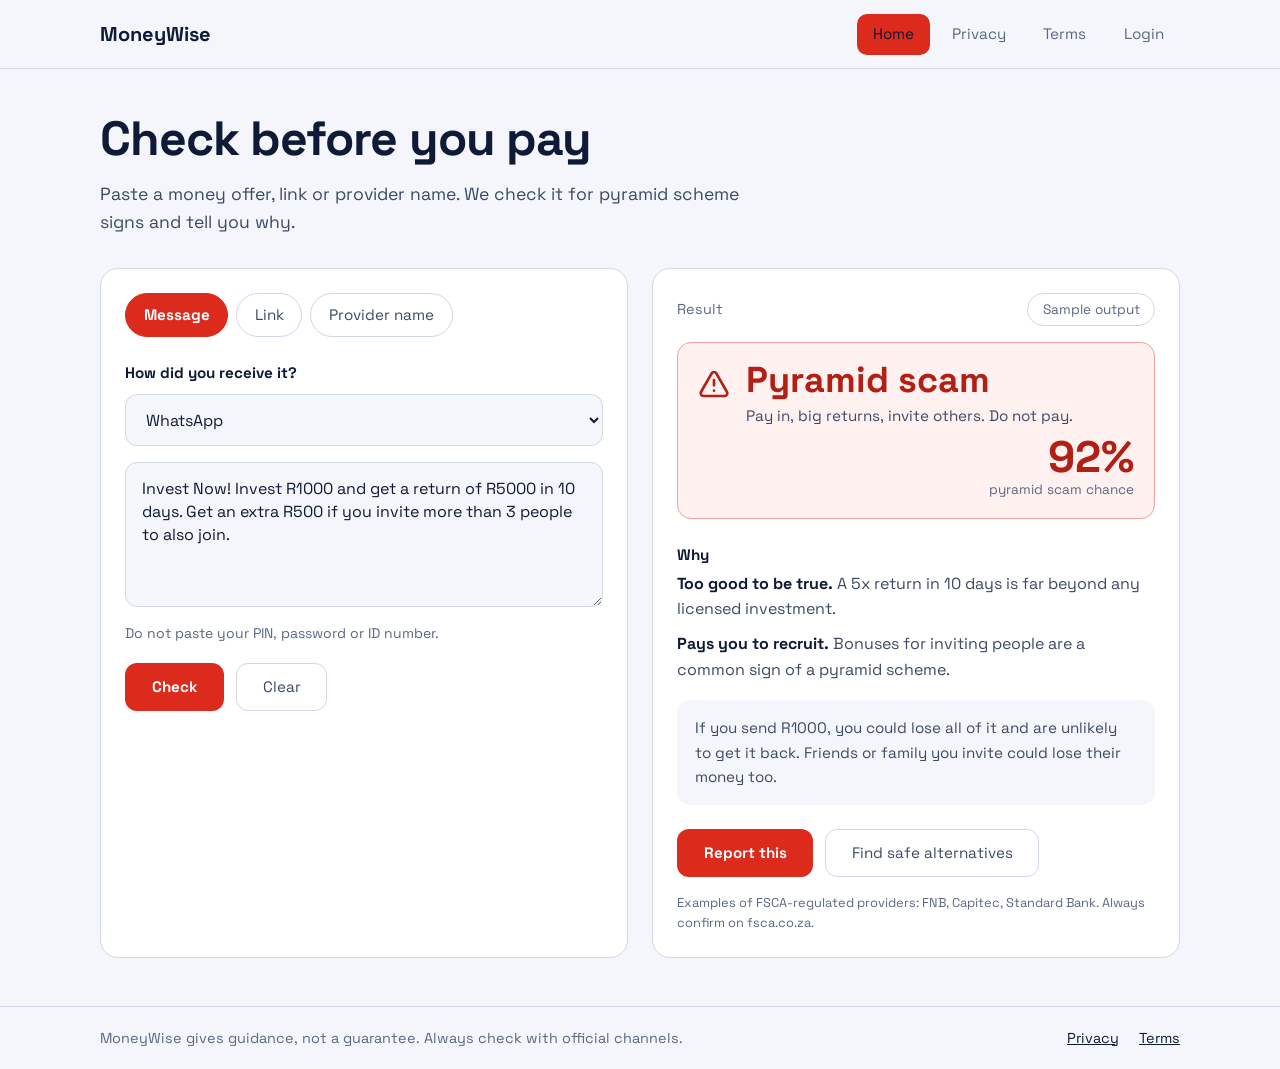
==== frontend/index.html @ 46e641fa "added the backend and frontend files" ====
<!DOCTYPE html>
<html lang="en">
<head>
  <meta charset="UTF-8">
  <meta name="viewport" content="width=device-width, initial-scale=1.0">
  <meta name="description" content="Paste a money offer, link or provider name. MoneyWise checks it for pyramid scheme signs and tells you why.">
  <title>MoneyWise | Is this money offer real?</title>
  <link rel="preconnect" href="https://fonts.googleapis.com">
  <link rel="preconnect" href="https://fonts.gstatic.com" crossorigin>
  <link rel="stylesheet" href="https://fonts.googleapis.com/css2?family=Space+Grotesk:wght@400;500;600;700&display=swap">
  <link rel="stylesheet" href="style.css">
  <script src="script.js" defer></script>
  <script src="report-popup.js" defer></script>
</head>
<body>

  <header class="site-header">
    <div class="wrap header-inner">
      <a href="#" class="logo">MoneyWise</a>
      <nav aria-label="Primary">
        <ul class="nav">
          <li><a href="#" class="nav-link is-active" aria-current="page">Home</a></li>
          <li><a href="#" class="nav-link">Privacy</a></li>
          <li><a href="#" class="nav-link">Terms</a></li>
          <li><a href="Admin-login.html" class="nav-link">Login</a></li>
        </ul>
      </nav>
    </div>
  </header>

  <main class="wrap page">
    <h1>Check before you pay</h1>
    <p class="lead">Paste a money offer, link or provider name. We check it for pyramid scheme signs and tell you why.</p>

    <div class="grid">
      <!-- Input card -->
      <section class="card" aria-label="Check an offer">
        <div class="pills" role="tablist" aria-label="What are you checking?">
          <button type="button" class="pill is-active" role="tab" aria-selected="true" data-type="message">Message</button>
          <button type="button" class="pill" role="tab" aria-selected="false" data-type="link" tabindex="-1">Link</button>
          <button type="button" class="pill" role="tab" aria-selected="false" data-type="provider" tabindex="-1">Provider name</button>
        </div>

        <div class="field-group" id="source-group">
          <label for="source" class="label">How did you receive it?</label>
          <select id="source" class="control">
            <option>WhatsApp</option>
            <option>SMS</option>
            <option>Email</option>
            <option>Facebook or Instagram</option>
            <option>Phone call</option>
            <option>Other</option>
          </select>
        </div>

        <div class="field-group">
          <label for="offer" class="sr-only" id="offer-label">Message to check</label>
          <textarea id="offer" class="control textarea" rows="5">Invest Now! Invest R1000 and get a return of R5000 in 10 days. Get an extra R500 if you invite more than 3 people to also join.</textarea>
        </div>

        <p class="hint">Do not paste your PIN, password or ID number.</p>

        <div class="btn-row">
          <button type="button" class="btn btn-primary" id="check-btn">Check</button>
          <button type="button" class="btn btn-outline" id="clear-btn">Clear</button>
        </div>
      </section>

      <!-- Result card -->
      <section class="card" id="result" aria-labelledby="result-label" tabindex="-1">
        <div class="result-head">
          <span class="muted" id="result-label">Result</span>
          <span class="tag">Sample output</span>
        </div>

        <div class="alert" role="status">
          <svg class="alert-icon" viewBox="0 0 24 24" aria-hidden="true">
            <path d="m21.73 18-8-14a2 2 0 0 0-3.48 0l-8 14A2 2 0 0 0 4 21h16a2 2 0 0 0 1.73-3"/>
            <path d="M12 9v4M12 17h.01"/>
          </svg>
          <div class="alert-body">
            <h2 class="alert-title">Pyramid scam</h2>
            <p class="alert-text">Pay in, big returns, invite others. Do not pay.</p>
            <p class="score">92%</p>
            <p class="score-label">pyramid scam chance</p>
          </div>
        </div>

        <h3 class="why-title">Why</h3>
        <p class="reason"><strong>Too good to be true.</strong> A 5x return in 10 days is far beyond any licensed investment.</p>
        <p class="reason"><strong>Pays you to recruit.</strong> Bonuses for inviting people are a common sign of a pyramid scheme.</p>

        <p class="stake">If you send R1000, you could lose all of it and are unlikely to get it back. Friends or family you invite could lose their money too.</p>

        <div class="btn-row">
          <button type="button" class="btn btn-dark" id="report-btn" aria-haspopup="dialog">Report this</button>
          <button type="button" class="btn btn-outline">Find safe alternatives</button>
        </div>
        <p class="footnote">Examples of FSCA-regulated providers: FNB, Capitec, Standard Bank. Always confirm on fsca.co.za.</p>
      </section>
    </div>
  </main>

  <!-- Report popup -->
  <dialog id="report-dialog" class="modal" aria-labelledby="report-title">
    <div class="modal-head">
      <h2 id="report-title">Report a phishing attempt</h2>
      <button type="button" class="modal-close" data-close aria-label="Close report form">
        <svg viewBox="0 0 24 24" aria-hidden="true"><path d="M18 6 6 18M6 6l12 12"/></svg>
      </button>
    </div>

    <form id="report-form" class="modal-body" novalidate>
      <p class="modal-intro">Your report helps us warn other people. Do not include your PIN, password or ID number.</p>

      <div class="field-group">
        <label for="r-type" class="label">Phishing type</label>
        <input id="r-type" name="phishing_type" class="control" list="r-type-list" placeholder="Type or choose" autocomplete="off" required>
        <datalist id="r-type-list">
          <option value="Email phishing">
          <option value="SMS phishing (smishing)">
          <option value="WhatsApp or social media message">
          <option value="Fake website or link">
          <option value="Phone call (vishing)">
          <option value="Investment or pyramid scheme">
        </datalist>
      </div>

      <div class="field-group">
        <label for="r-message" class="label">Message</label>
        <textarea id="r-message" name="message" class="control textarea" rows="4" placeholder="Paste the message you received" required></textarea>
      </div>

      <div class="field-row">
        <div class="field-group">
          <label for="r-risk" class="label">Risk level</label>
          <select id="r-risk" name="risk_level" class="control" required>
            <option value="high" selected>High risk</option>
            <option value="medium">Medium risk</option>
            <option value="low">Low risk</option>
            <option value="unsure">Not sure</option>
          </select>
        </div>
        <div class="field-group">
          <label for="r-date" class="label">Date received</label>
          <input id="r-date" name="date_received" type="date" class="control">
        </div>
      </div>

      <div class="field-group">
        <label for="r-sender" class="label">Sender identifier</label>
        <input id="r-sender" name="sender" class="control" placeholder="Phone number, email, username or website" autocomplete="off">
      </div>

      <div class="field-row">
        <div class="field-group">
          <label for="r-asked" class="label">Amount asked for</label>
          <div class="money"><span aria-hidden="true">R</span>
            <input id="r-asked" name="amount_asked" type="number" min="0" step="0.01" inputmode="decimal" class="control" placeholder="0.00">
          </div>
        </div>
        <div class="field-group">
          <label for="r-promised" class="label">Amount promised</label>
          <div class="money"><span aria-hidden="true">R</span>
            <input id="r-promised" name="amount_promised" type="number" min="0" step="0.01" inputmode="decimal" class="control" placeholder="0.00">
          </div>
        </div>
      </div>

      <div class="field-group">
        <label for="r-shot" class="label">Screenshot <span class="optional">(optional)</span></label>
        <input id="r-shot" name="screenshot" type="file" accept="image/*" class="control file">
        <p class="hint" id="r-shot-hint">PNG or JPG, up to 5 MB. Hide any personal details first.</p>
      </div>

      <div class="btn-row modal-actions">
        <button type="submit" class="btn btn-primary">Submit report</button>
        <button type="button" class="btn btn-outline" data-close>Cancel</button>
      </div>
    </form>

    <div class="modal-success" id="report-success" hidden>
      <svg viewBox="0 0 24 24" aria-hidden="true"><circle cx="12" cy="12" r="10"/><path d="m9 12 2 2 4-4"/></svg>
      <h3>Thank you</h3>
      <p>Your report was received. It helps protect other people from the same scam.</p>
      <button type="button" class="btn btn-primary" data-close>Close</button>
    </div>
  </dialog>

  <footer class="site-footer">
    <div class="wrap footer-inner">
      <p>MoneyWise gives guidance, not a guarantee. Always check with official channels.</p>
      <nav aria-label="Footer">
        <ul class="footer-links">
          <li><a href="#">Privacy</a></li>
          <li><a href="#">Terms</a></li>
        </ul>
      </nav>
    </div>
  </footer>

</body>
</html>
---- frontend/style.css ----
/* ===== Tokens ===== */
:root {
  --bg: #f4f6fb;
  --surface: #ffffff;
  --ink: #0f1a36;
  --ink-soft: #3d4a66;
  --muted: #5b6784;
  --line: #cfd7e8;
  --field: #f4f6fb;
  --active-nav: #e3e9f6;
  --red: #dc2a1c;
  --red-dark: #b21f14;
  --red-tint: #fff1f0;
  --red-line: #f1a39d;
  --font: "Space Grotesk", "Segoe UI", system-ui, -apple-system, Roboto, Arial, sans-serif;
}

/* ===== Base ===== */
*, *::before, *::after { box-sizing: border-box; }
* { margin: 0; }
body {
  display: flex; flex-direction: column; min-height: 100vh;
  font-family: var(--font); font-size: 1rem; line-height: 1.55;
  color: var(--ink); background: var(--bg);
}
ul { padding: 0; list-style: none; }
button, select, textarea { font: inherit; color: inherit; }
a { color: inherit; }
:focus-visible { outline: 3px solid #8fb0ff; outline-offset: 2px; }

.wrap { width: 100%; max-width: 1128px; margin-inline: auto; padding-inline: 1.5rem; }
.sr-only { position: absolute; width: 1px; height: 1px; overflow: hidden; clip: rect(0 0 0 0); white-space: nowrap; }
.muted { color: var(--muted); font-size: .9rem; }

/* ===== Header ===== */
.site-header { position: sticky; top: 0; z-index: 20; background: var(--bg); border-bottom: 1px solid var(--line); }
.header-inner { display: flex; align-items: center; justify-content: space-between; padding-block: .85rem; }
.logo { font-size: 1.25rem; font-weight: 700; text-decoration: none; }
.nav { display: flex; gap: .35rem; }
.nav-link { display: block; padding: .55rem 1rem; border-radius: 10px; text-decoration: none; color: var(--muted); font-size: .95rem; }
.nav-link:hover { color: var(--red); }
.nav-link.is-active { background: var(--red); color: var(--ink); }

/* ===== Page ===== */
.page { flex: 1; padding-block: 2.75rem 3rem; }
h1 { font-size: clamp(2rem, 5vw, 3rem); line-height: 1.1; font-weight: 700; letter-spacing: -.02em; }
.lead { margin: .85rem 0 2rem; max-width: 40rem; font-size: 1.1rem; line-height: 1.6; color: var(--ink-soft); }

.grid { display: grid; gap: 1.5rem; align-items: stretch; }
@media (min-width: 900px) { .grid { grid-template-columns: 1fr 1fr; } }

.card { padding: 1.5rem; background: var(--surface); border: 1px solid var(--line); border-radius: 18px; }
.card:focus { outline: none; }
.card:focus-visible { outline: 3px solid #8fb0ff; outline-offset: 2px; }

/* ===== Left: input ===== */
.pills { display: flex; flex-wrap: wrap; gap: .5rem; margin-bottom: 1.5rem; }
.pill { min-height: 2.75rem; padding: 0 1.1rem; border: 1px solid var(--line); border-radius: 999px; background: var(--surface); color: var(--ink-soft); font-size: .95rem; cursor: pointer; }
.pill:hover { border-color: var(--muted); }
.pill.is-active { background: var(--red); border-color: var(--red); color: #fff; font-weight: 700; }

.field-group { margin-bottom: 1rem; }
.label { display: block; margin-bottom: .6rem; font-weight: 700; font-size: .95rem; }
.control { display: block; width: 100%; padding: .85rem 1rem; border: 1px solid var(--line); border-radius: 12px; background: var(--field); font-size: 1rem; }
.control:focus { outline: none; border-color: var(--red); box-shadow: 0 0 0 3px rgba(220, 42, 28, .18); }
.textarea { min-height: 8.5rem; line-height: 1.45; resize: vertical; }
select.control { min-height: 3rem; cursor: pointer; }

.hint { margin-bottom: 1.1rem; font-size: .875rem; color: var(--muted); }

.btn-row { display: flex; flex-wrap: wrap; gap: .75rem; }
.btn { min-height: 3rem; padding: 0 1.6rem; border: 1px solid transparent; border-radius: 12px; font-size: .95rem; cursor: pointer; transition: background-color .15s, border-color .15s; }
.btn-primary { background: var(--red); color: #fff; font-weight: 700; }
.btn-primary:hover { background: var(--red-dark); }
.btn-dark { background: var(--red); color: #fff; font-weight: 700; }
.btn-dark:hover { background: var(--red-dark); }
.btn-outline { background: var(--surface); border-color: var(--line); color: var(--ink-soft); }
.btn-outline:hover { border-color: var(--muted); }

/* ===== Right: result ===== */
.result-head { display: flex; align-items: center; justify-content: space-between; margin-bottom: 1rem; }
.tag { padding: .3rem .9rem; border: 1px solid var(--line); border-radius: 999px; font-size: .85rem; color: var(--muted); }

.alert { display: flex; gap: 1rem; padding: 1.15rem 1.25rem 1.1rem; margin-bottom: 1.5rem; background: var(--red-tint); border: 1px solid var(--red-line); border-radius: 14px; color: var(--red-dark); }
.alert-icon { flex: none; width: 2rem; height: 2rem; margin-top: .45rem; fill: none; stroke: currentColor; stroke-width: 2; stroke-linecap: round; stroke-linejoin: round; }
.alert-body { flex: 1; min-width: 0; }
.alert-title { font-size: clamp(1.75rem, 4vw, 2.25rem); line-height: 1.1; font-weight: 700; }
.alert-text { margin-top: .2rem; font-size: .95rem; color: var(--ink-soft); }
.score { margin-top: .5rem; text-align: right; font-size: 2.75rem; line-height: 1; font-weight: 700; }
.score-label { text-align: right; font-size: .85rem; color: var(--muted); }

.why-title { margin-bottom: .25rem; font-size: .95rem; font-weight: 700; }
.reason { margin-bottom: .6rem; line-height: 1.6; color: var(--ink-soft); }
.reason strong { color: var(--ink); }
.stake { margin: 1.1rem 0 1.5rem; padding: 1rem 1.15rem; background: var(--field); border-radius: 14px; font-size: .95rem; line-height: 1.6; color: var(--ink-soft); }
.footnote { margin-top: 1rem; font-size: .8rem; line-height: 1.55; color: var(--muted); }

/* ===== Footer ===== */
.site-footer { background: var(--bg); border-top: 1px solid var(--line); font-size: .9rem; color: var(--muted); }
.footer-inner { display: flex; flex-direction: column; gap: .5rem; padding-block: 1.25rem; }
.footer-links { display: flex; gap: 1.25rem; }
.footer-links a { color: var(--ink); }
@media (min-width: 700px) { .footer-inner { flex-direction: row; align-items: center; justify-content: space-between; } }

@media (max-width: 480px) {
  .card { padding: 1.15rem; }
  .btn { flex: 1 1 100%; }
  .score { font-size: 2.25rem; }
}
@media (prefers-reduced-motion: reduce) { * { transition: none !important; scroll-behavior: auto !important; } }
[hidden] { display: none !important; }

/* ===== Report popup ===== */
body:has(.modal[open]) { overflow: hidden; }
.modal { width: min(36rem, calc(100% - 2rem)); max-height: calc(100dvh - 2rem); padding: 0; border: 1px solid var(--line); border-radius: 18px; background: var(--surface); color: var(--ink); box-shadow: 0 24px 60px rgba(15, 26, 54, .28); overflow: auto; }
.modal::backdrop { background: rgba(15, 26, 54, .55); }
.modal-head { position: sticky; top: 0; z-index: 1; display: flex; align-items: center; justify-content: space-between; gap: 1rem; padding: 1.15rem 1.5rem; background: var(--surface); border-bottom: 1px solid var(--line); }
.modal-head h2 { font-size: 1.35rem; font-weight: 700; letter-spacing: -.01em; }
.modal-close { display: grid; place-items: center; flex: none; width: 2.5rem; height: 2.5rem; border: 1px solid var(--line); border-radius: 10px; background: var(--surface); cursor: pointer; }
.modal-close:hover { border-color: var(--muted); }
.modal-close svg { width: 1.1rem; height: 1.1rem; fill: none; stroke: var(--ink-soft); stroke-width: 2; stroke-linecap: round; }
.modal-body { padding: 1.25rem 1.5rem 1.5rem; }
.modal-intro { margin-bottom: 1.25rem; font-size: .95rem; color: var(--ink-soft); }
.field-row { display: grid; gap: 0 1rem; }
@media (min-width: 520px) { .field-row { grid-template-columns: 1fr 1fr; } }
.optional { font-weight: 400; color: var(--muted); }
.money { position: relative; }
.money span { position: absolute; left: 1rem; top: 50%; transform: translateY(-50%); color: var(--muted); pointer-events: none; }
.money .control { padding-left: 2rem; }
.control.file { padding: .55rem .6rem; font-size: .9rem; }
.control.file::file-selector-button { margin-right: .75rem; padding: .45rem .9rem; border: 1px solid var(--line); border-radius: 8px; background: var(--surface); color: var(--ink-soft); font: inherit; cursor: pointer; }
.control:user-invalid { border-color: var(--red); }
.modal-actions { margin-top: 1.5rem; }
.modal-success { display: grid; justify-items: center; gap: .75rem; padding: 2.5rem 1.5rem; text-align: center; }
.modal-success[hidden] { display: none; }
.modal-success svg { width: 3rem; height: 3rem; fill: none; stroke: #1a7f4b; stroke-width: 2; stroke-linecap: round; stroke-linejoin: round; }
.modal-success h3 { font-size: 1.5rem; }
.modal-success p { max-width: 28rem; margin-bottom: .75rem; color: var(--ink-soft); }

/* ===== Admin login CSS ===== */
.auth-main { flex: 1; display: grid; place-items: center; padding: 2.5rem 1.25rem 3rem; }
.auth-card { width: 100%; max-width: 26rem; padding: 2rem; }
.auth-tag { display: inline-block; margin-bottom: 1rem; }
.auth-title { font-size: 1.85rem; line-height: 1.15; font-weight: 700; letter-spacing: -.02em; }
.auth-sub { margin: .5rem 0 1.5rem; color: var(--ink-soft); font-size: .95rem; line-height: 1.55; }

.form-error { margin-bottom: 1.25rem; padding: .85rem 1rem; background: var(--red-tint); border: 1px solid var(--red-line); border-radius: 12px; color: var(--red-dark); font-size: .92rem; line-height: 1.5; }
.form-error[hidden], .field-error[hidden], .field-hint[hidden] { display: none; }
.field-error { margin-top: .45rem; font-size: .85rem; color: var(--red-dark); }
.field-hint { margin-top: .45rem; font-size: .85rem; color: var(--muted); }
.control[aria-invalid="true"] { border-color: var(--red); }

.pw-wrap { position: relative; }
.pw-wrap .control { padding-right: 4.75rem; }
.pw-toggle { position: absolute; top: 50%; right: .5rem; transform: translateY(-50%); min-height: 2.25rem; padding: 0 .75rem; border: 0; border-radius: 8px; background: transparent; color: var(--ink-soft); font-size: .875rem; font-weight: 600; cursor: pointer; }
.pw-toggle:hover { background: var(--active-nav); color: var(--ink); }

.auth-submit { width: 100%; margin-top: .5rem; }
.auth-submit[disabled] { opacity: .7; cursor: progress; }
.auth-link { display: block; margin-top: 1.1rem; text-align: center; font-size: .9rem; color: var(--ink-soft); }
.auth-link:hover { color: var(--ink); }

@media (max-width: 480px) { .auth-card { padding: 1.4rem; } }

/* ===== Input Icons Styling ===== */
.input-icon-wrap {
  position: relative;
  display: flex;
  align-items: center;
}

.input-icon {
  position: absolute;
  left: 1rem;
  width: 1.15rem;
  height: 1.15rem;
  fill: none;
  stroke: var(--muted);
  stroke-width: 2;
  stroke-linecap: round;
  stroke-linejoin: round;
  pointer-events: none;
}

.control.has-icon {
  padding-left: 2.75rem; /* Pushes typed text to the right so it doesn't overlap the icon */
}
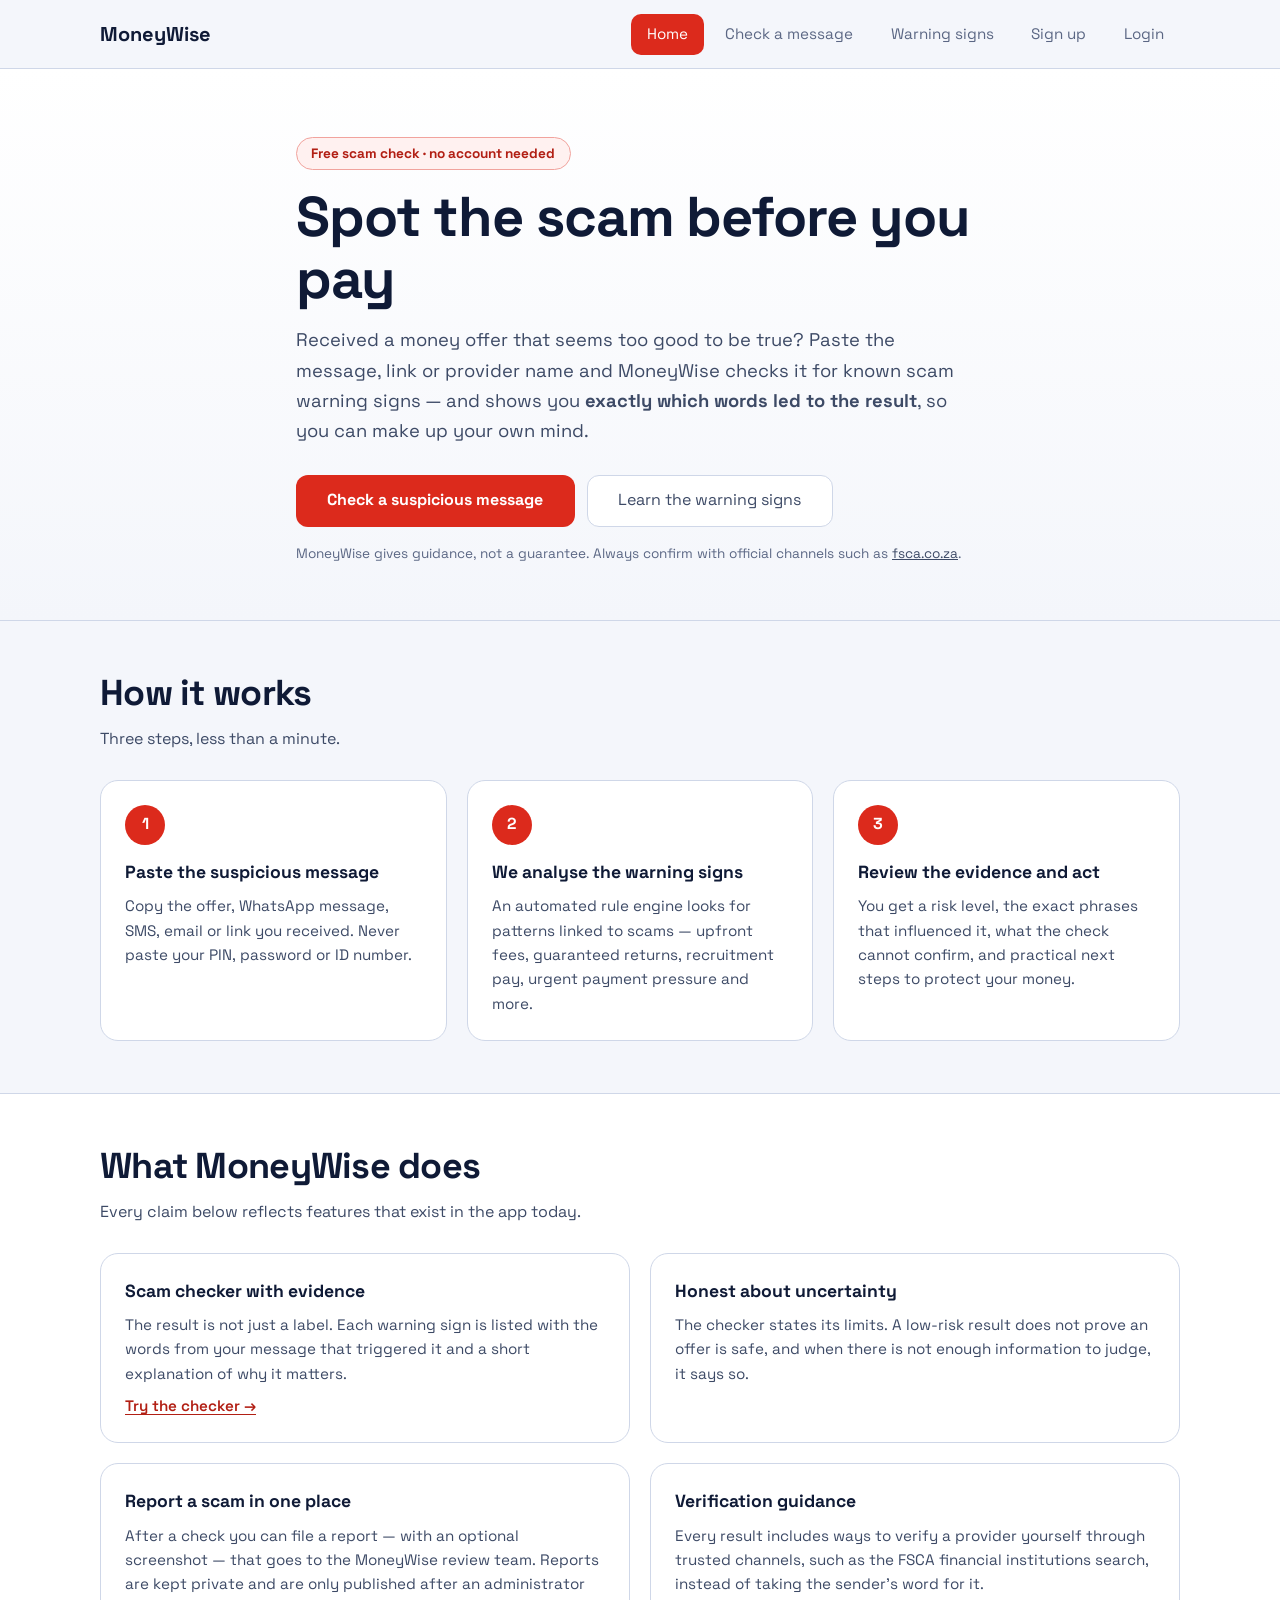
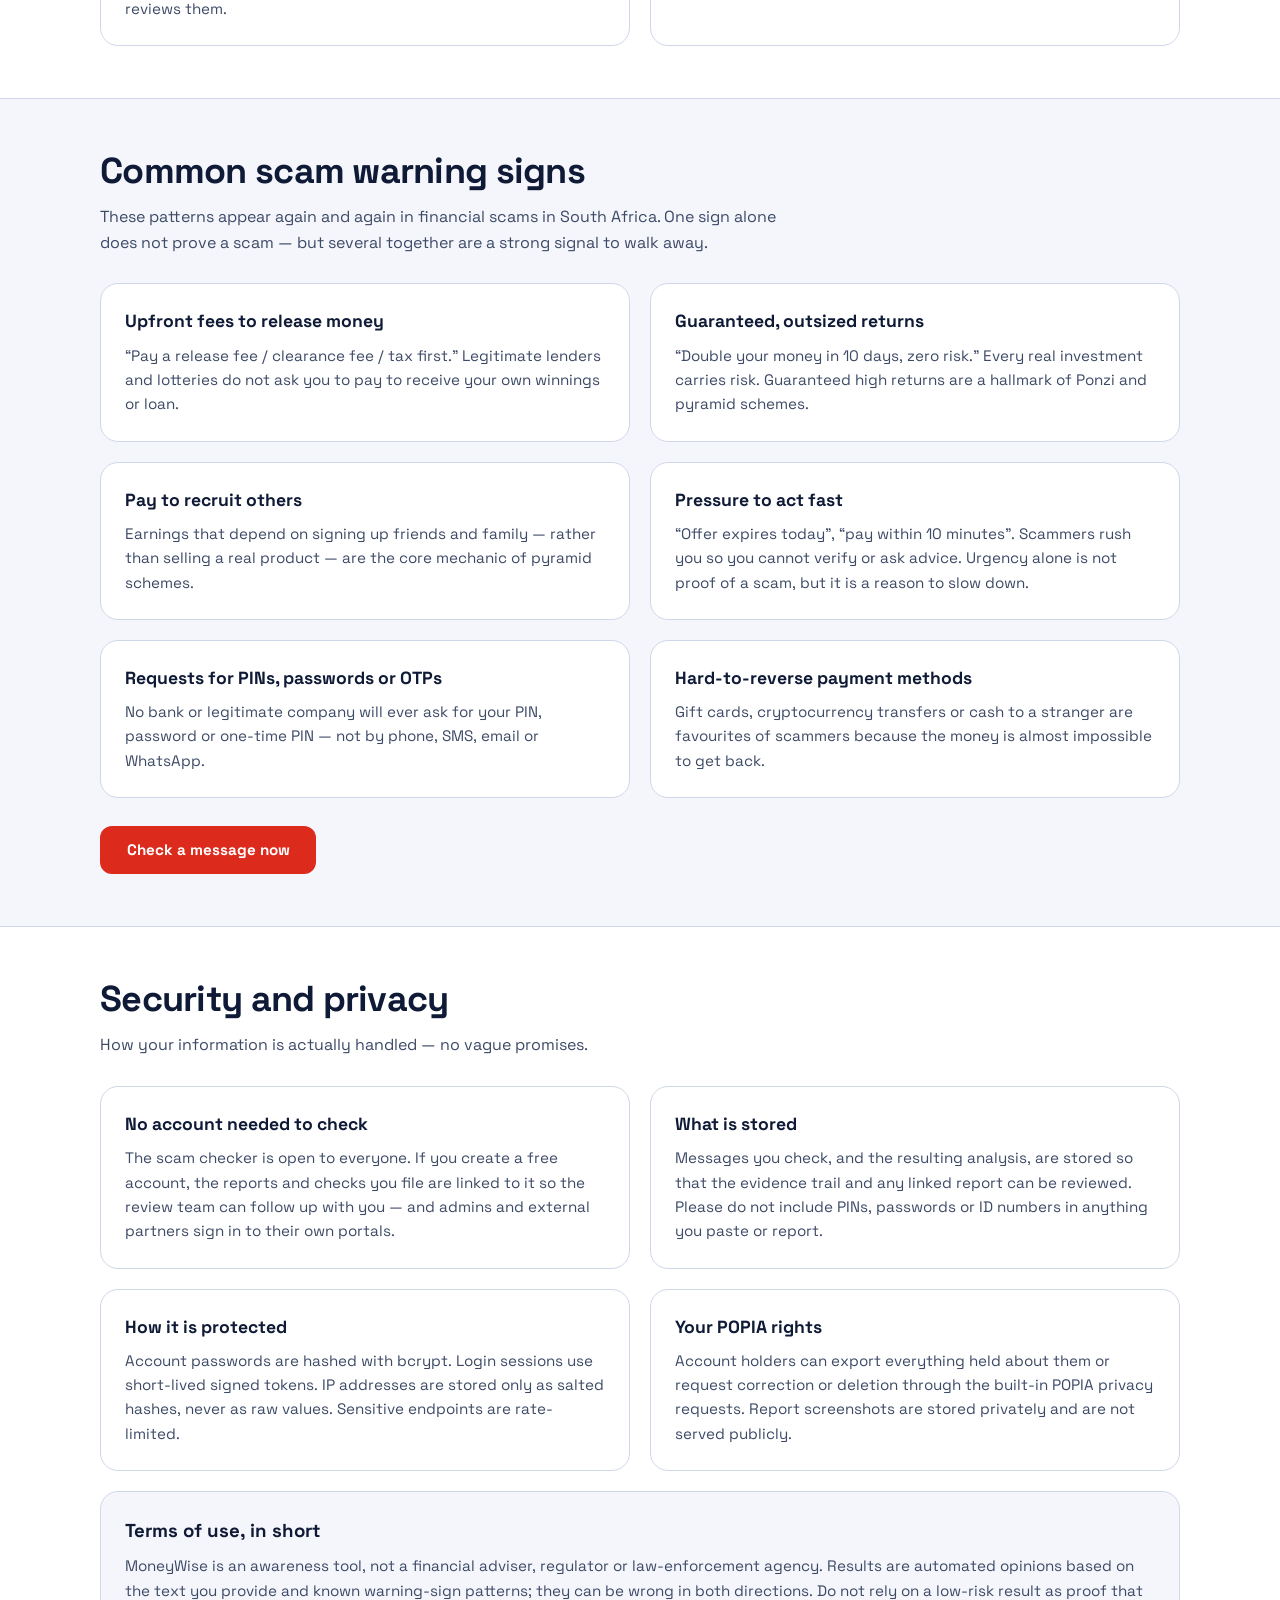
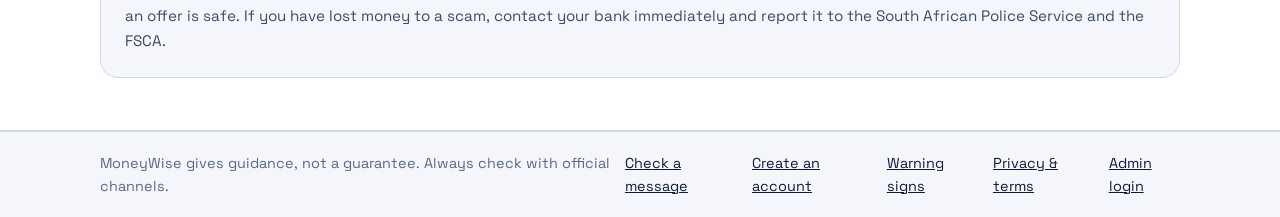
==== commit 1b378a70: "MoneyWiseFinal: scam checker with AI explanations, stakeholder forwarding, repeat-scam detection" ====
--- a/frontend/index.html
+++ b/frontend/index.html
@@ -3,201 +3,187 @@
 <head>
   <meta charset="UTF-8">
   <meta name="viewport" content="width=device-width, initial-scale=1.0">
-  <meta name="description" content="Paste a money offer, link or provider name. MoneyWise checks it for pyramid scheme signs and tells you why.">
-  <title>MoneyWise | Is this money offer real?</title>
+  <link rel="icon" href="data:image/svg+xml,%3Csvg xmlns='http://www.w3.org/2000/svg' viewBox='0 0 32 32'%3E%3Crect width='32' height='32' rx='7' fill='%23dc2a1c'/%3E%3Ctext x='16' y='23' font-family='Arial' font-size='19' font-weight='bold' fill='white' text-anchor='middle'%3EM%3C/text%3E%3C/svg%3E">
+  <meta name="description" content="MoneyWise checks suspicious money offers, messages and links for scam warning signs, shows the evidence behind every verdict, and tells you what to do next.">
+  <title>MoneyWise | Check a suspicious money offer before you pay</title>
   <link rel="preconnect" href="https://fonts.googleapis.com">
   <link rel="preconnect" href="https://fonts.gstatic.com" crossorigin>
   <link rel="stylesheet" href="https://fonts.googleapis.com/css2?family=Space+Grotesk:wght@400;500;600;700&display=swap">
   <link rel="stylesheet" href="style.css">
-  <script src="script.js" defer></script>
-  <script src="report-popup.js" defer></script>
 </head>
 <body>
+  <a class="skip-link" href="#main">Skip to content</a>
 
   <header class="site-header">
     <div class="wrap header-inner">
-      <a href="#" class="logo">MoneyWise</a>
+      <a href="index.html" class="logo" aria-current="page">MoneyWise</a>
       <nav aria-label="Primary">
         <ul class="nav">
-          <li><a href="#" class="nav-link is-active" aria-current="page">Home</a></li>
-          <li><a href="#" class="nav-link">Privacy</a></li>
-          <li><a href="#" class="nav-link">Terms</a></li>
+          <li><a href="index.html" class="nav-link is-active" aria-current="page">Home</a></li>
+          <li><a href="check.html" class="nav-link">Check a message</a></li>
+          <li><a href="index.html#warning-signs" class="nav-link">Warning signs</a></li>
+          <li><a href="account.html" class="nav-link">Sign up</a></li>
           <li><a href="Admin-login.html" class="nav-link">Login</a></li>
         </ul>
       </nav>
     </div>
   </header>
 
-  <main class="wrap page">
-    <h1>Check before you pay</h1>
-    <p class="lead">Paste a money offer, link or provider name. We check it for pyramid scheme signs and tell you why.</p>
+  <main id="main">
 
-    <div class="grid">
-      <!-- Input card -->
-      <section class="card" aria-label="Check an offer">
-        <div class="pills" role="tablist" aria-label="What are you checking?">
-          <button type="button" class="pill is-active" role="tab" aria-selected="true" data-type="message">Message</button>
-          <button type="button" class="pill" role="tab" aria-selected="false" data-type="link" tabindex="-1">Link</button>
-          <button type="button" class="pill" role="tab" aria-selected="false" data-type="provider" tabindex="-1">Provider name</button>
+    <!-- Hero -->
+    <section class="hero" aria-labelledby="hero-title">
+      <div class="wrap hero-inner">
+        <p class="hero-kicker">Free scam check &middot; no account needed</p>
+        <h1 id="hero-title">Spot the scam before you pay</h1>
+        <p class="hero-lead">
+          Received a money offer that seems too good to be true? Paste the message,
+          link or provider name and MoneyWise checks it for known scam warning
+          signs &mdash; and shows you <strong>exactly which words led to the result</strong>,
+          so you can make up your own mind.
+        </p>
+        <div class="btn-row hero-actions">
+          <a class="btn btn-primary btn-lg" href="check.html">Check a suspicious message</a>
+          <a class="btn btn-outline btn-lg" href="#warning-signs">Learn the warning signs</a>
         </div>
+        <p class="hero-note">MoneyWise gives guidance, not a guarantee. Always confirm with official channels such as <a href="https://www.fsca.co.za" rel="noopener noreferrer" target="_blank">fsca.co.za</a>.</p>
+      </div>
+    </section>
 
-        <div class="field-group" id="source-group">
-          <label for="source" class="label">How did you receive it?</label>
-          <select id="source" class="control">
-            <option>WhatsApp</option>
-            <option>SMS</option>
-            <option>Email</option>
-            <option>Facebook or Instagram</option>
-            <option>Phone call</option>
-            <option>Other</option>
-          </select>
-        </div>
+    <!-- How it works -->
+    <section class="section" aria-labelledby="how-title">
+      <div class="wrap">
+        <h2 id="how-title">How it works</h2>
+        <p class="section-sub">Three steps, less than a minute.</p>
+        <ol class="steps">
+          <li class="card step">
+            <span class="step-num" aria-hidden="true">1</span>
+            <h3>Paste the suspicious message</h3>
+            <p>Copy the offer, WhatsApp message, SMS, email or link you received. Never paste your PIN, password or ID number.</p>
+          </li>
+          <li class="card step">
+            <span class="step-num" aria-hidden="true">2</span>
+            <h3>We analyse the warning signs</h3>
+            <p>An automated rule engine looks for patterns linked to scams &mdash; upfront fees, guaranteed returns, recruitment pay, urgent payment pressure and more.</p>
+          </li>
+          <li class="card step">
+            <span class="step-num" aria-hidden="true">3</span>
+            <h3>Review the evidence and act</h3>
+            <p>You get a risk level, the exact phrases that influenced it, what the check cannot confirm, and practical next steps to protect your money.</p>
+          </li>
+        </ol>
+      </div>
+    </section>
 
-        <div class="field-group">
-          <label for="offer" class="sr-only" id="offer-label">Message to check</label>
-          <textarea id="offer" class="control textarea" rows="5">Invest Now! Invest R1000 and get a return of R5000 in 10 days. Get an extra R500 if you invite more than 3 people to also join.</textarea>
-        </div>
-
-        <p class="hint">Do not paste your PIN, password or ID number.</p>
-
-        <div class="btn-row">
-          <button type="button" class="btn btn-primary" id="check-btn">Check</button>
-          <button type="button" class="btn btn-outline" id="clear-btn">Clear</button>
-        </div>
-      </section>
-
-      <!-- Result card -->
-      <section class="card" id="result" aria-labelledby="result-label" tabindex="-1">
-        <div class="result-head">
-          <span class="muted" id="result-label">Result</span>
-          <span class="tag">Sample output</span>
-        </div>
-
-        <div class="alert" role="status">
-          <svg class="alert-icon" viewBox="0 0 24 24" aria-hidden="true">
-            <path d="m21.73 18-8-14a2 2 0 0 0-3.48 0l-8 14A2 2 0 0 0 4 21h16a2 2 0 0 0 1.73-3"/>
-            <path d="M12 9v4M12 17h.01"/>
-          </svg>
-          <div class="alert-body">
-            <h2 class="alert-title">Pyramid scam</h2>
-            <p class="alert-text">Pay in, big returns, invite others. Do not pay.</p>
-            <p class="score">92%</p>
-            <p class="score-label">pyramid scam chance</p>
+    <!-- Features -->
+    <section class="section section-alt" aria-labelledby="features-title">
+      <div class="wrap">
+        <h2 id="features-title">What MoneyWise does</h2>
+        <p class="section-sub">Every claim below reflects features that exist in the app today.</p>
+        <div class="feature-grid">
+          <div class="card feature">
+            <h3>Scam checker with evidence</h3>
+            <p>The result is not just a label. Each warning sign is listed with the words from your message that triggered it and a short explanation of why it matters.</p>
+            <p><a class="text-link" href="check.html">Try the checker &#8594;</a></p>
           </div>
-        </div>
-
-        <h3 class="why-title">Why</h3>
-        <p class="reason"><strong>Too good to be true.</strong> A 5x return in 10 days is far beyond any licensed investment.</p>
-        <p class="reason"><strong>Pays you to recruit.</strong> Bonuses for inviting people are a common sign of a pyramid scheme.</p>
-
-        <p class="stake">If you send R1000, you could lose all of it and are unlikely to get it back. Friends or family you invite could lose their money too.</p>
-
-        <div class="btn-row">
-          <button type="button" class="btn btn-dark" id="report-btn" aria-haspopup="dialog">Report this</button>
-          <button type="button" class="btn btn-outline">Find safe alternatives</button>
-        </div>
-        <p class="footnote">Examples of FSCA-regulated providers: FNB, Capitec, Standard Bank. Always confirm on fsca.co.za.</p>
-      </section>
-    </div>
-  </main>
-
-  <!-- Report popup -->
-  <dialog id="report-dialog" class="modal" aria-labelledby="report-title">
-    <div class="modal-head">
-      <h2 id="report-title">Report a phishing attempt</h2>
-      <button type="button" class="modal-close" data-close aria-label="Close report form">
-        <svg viewBox="0 0 24 24" aria-hidden="true"><path d="M18 6 6 18M6 6l12 12"/></svg>
-      </button>
-    </div>
-
-    <form id="report-form" class="modal-body" novalidate>
-      <p class="modal-intro">Your report helps us warn other people. Do not include your PIN, password or ID number.</p>
-
-      <div class="field-group">
-        <label for="r-type" class="label">Phishing type</label>
-        <input id="r-type" name="phishing_type" class="control" list="r-type-list" placeholder="Type or choose" autocomplete="off" required>
-        <datalist id="r-type-list">
-          <option value="Email phishing">
-          <option value="SMS phishing (smishing)">
-          <option value="WhatsApp or social media message">
-          <option value="Fake website or link">
-          <option value="Phone call (vishing)">
-          <option value="Investment or pyramid scheme">
-        </datalist>
-      </div>
-
-      <div class="field-group">
-        <label for="r-message" class="label">Message</label>
-        <textarea id="r-message" name="message" class="control textarea" rows="4" placeholder="Paste the message you received" required></textarea>
-      </div>
-
-      <div class="field-row">
-        <div class="field-group">
-          <label for="r-risk" class="label">Risk level</label>
-          <select id="r-risk" name="risk_level" class="control" required>
-            <option value="high" selected>High risk</option>
-            <option value="medium">Medium risk</option>
-            <option value="low">Low risk</option>
-            <option value="unsure">Not sure</option>
-          </select>
-        </div>
-        <div class="field-group">
-          <label for="r-date" class="label">Date received</label>
-          <input id="r-date" name="date_received" type="date" class="control">
-        </div>
-      </div>
-
-      <div class="field-group">
-        <label for="r-sender" class="label">Sender identifier</label>
-        <input id="r-sender" name="sender" class="control" placeholder="Phone number, email, username or website" autocomplete="off">
-      </div>
-
-      <div class="field-row">
-        <div class="field-group">
-          <label for="r-asked" class="label">Amount asked for</label>
-          <div class="money"><span aria-hidden="true">R</span>
-            <input id="r-asked" name="amount_asked" type="number" min="0" step="0.01" inputmode="decimal" class="control" placeholder="0.00">
+          <div class="card feature">
+            <h3>Honest about uncertainty</h3>
+            <p>The checker states its limits. A low-risk result does not prove an offer is safe, and when there is not enough information to judge, it says so.</p>
           </div>
-        </div>
-        <div class="field-group">
-          <label for="r-promised" class="label">Amount promised</label>
-          <div class="money"><span aria-hidden="true">R</span>
-            <input id="r-promised" name="amount_promised" type="number" min="0" step="0.01" inputmode="decimal" class="control" placeholder="0.00">
+          <div class="card feature">
+            <h3>Report a scam in one place</h3>
+            <p>After a check you can file a report &mdash; with an optional screenshot &mdash; that goes to the MoneyWise review team. Reports are kept private and are only published after an administrator reviews them.</p>
+          </div>
+          <div class="card feature">
+            <h3>Verification guidance</h3>
+            <p>Every result includes ways to verify a provider yourself through trusted channels, such as the FSCA financial institutions search, instead of taking the sender's word for it.</p>
           </div>
         </div>
       </div>
+    </section>
 
-      <div class="field-group">
-        <label for="r-shot" class="label">Screenshot <span class="optional">(optional)</span></label>
-        <input id="r-shot" name="screenshot" type="file" accept="image/*" class="control file">
-        <p class="hint" id="r-shot-hint">PNG or JPG, up to 5 MB. Hide any personal details first.</p>
+    <!-- Warning signs (education) -->
+    <section class="section" id="warning-signs" aria-labelledby="signs-title">
+      <div class="wrap">
+        <h2 id="signs-title">Common scam warning signs</h2>
+        <p class="section-sub">These patterns appear again and again in financial scams in South Africa. One sign alone does not prove a scam &mdash; but several together are a strong signal to walk away.</p>
+        <div class="feature-grid">
+          <div class="card feature">
+            <h3>Upfront fees to release money</h3>
+            <p>&ldquo;Pay a release fee / clearance fee / tax first.&rdquo; Legitimate lenders and lotteries do not ask you to pay to receive your own winnings or loan.</p>
+          </div>
+          <div class="card feature">
+            <h3>Guaranteed, outsized returns</h3>
+            <p>&ldquo;Double your money in 10 days, zero risk.&rdquo; Every real investment carries risk. Guaranteed high returns are a hallmark of Ponzi and pyramid schemes.</p>
+          </div>
+          <div class="card feature">
+            <h3>Pay to recruit others</h3>
+            <p>Earnings that depend on signing up friends and family &mdash; rather than selling a real product &mdash; are the core mechanic of pyramid schemes.</p>
+          </div>
+          <div class="card feature">
+            <h3>Pressure to act fast</h3>
+            <p>&ldquo;Offer expires today&rdquo;, &ldquo;pay within 10 minutes&rdquo;. Scammers rush you so you cannot verify or ask advice. Urgency alone is not proof of a scam, but it is a reason to slow down.</p>
+          </div>
+          <div class="card feature">
+            <h3>Requests for PINs, passwords or OTPs</h3>
+            <p>No bank or legitimate company will ever ask for your PIN, password or one-time PIN &mdash; not by phone, SMS, email or WhatsApp.</p>
+          </div>
+          <div class="card feature">
+            <h3>Hard-to-reverse payment methods</h3>
+            <p>Gift cards, cryptocurrency transfers or cash to a stranger are favourites of scammers because the money is almost impossible to get back.</p>
+          </div>
+        </div>
+        <div class="btn-row section-actions">
+          <a class="btn btn-primary" href="check.html">Check a message now</a>
+        </div>
       </div>
+    </section>
 
-      <div class="btn-row modal-actions">
-        <button type="submit" class="btn btn-primary">Submit report</button>
-        <button type="button" class="btn btn-outline" data-close>Cancel</button>
+    <!-- Security & privacy -->
+    <section class="section section-alt" id="privacy" aria-labelledby="privacy-title">
+      <div class="wrap">
+        <h2 id="privacy-title">Security and privacy</h2>
+        <p class="section-sub">How your information is actually handled &mdash; no vague promises.</p>
+        <div class="privacy-grid">
+          <div class="card feature">
+            <h3>No account needed to check</h3>
+            <p>The scam checker is open to everyone. If you create a free account, the reports and checks you file are linked to it so the review team can follow up with you &mdash; and admins and external partners sign in to their own portals.</p>
+          </div>
+          <div class="card feature">
+            <h3>What is stored</h3>
+            <p>Messages you check, and the resulting analysis, are stored so that the evidence trail and any linked report can be reviewed. Please do not include PINs, passwords or ID numbers in anything you paste or report.</p>
+          </div>
+          <div class="card feature">
+            <h3>How it is protected</h3>
+            <p>Account passwords are hashed with bcrypt. Login sessions use short-lived signed tokens. IP addresses are stored only as salted hashes, never as raw values. Sensitive endpoints are rate-limited.</p>
+          </div>
+          <div class="card feature">
+            <h3>Your POPIA rights</h3>
+            <p>Account holders can export everything held about them or request correction or deletion through the built-in POPIA privacy requests. Report screenshots are stored privately and are not served publicly.</p>
+          </div>
+        </div>
+        <div class="card terms-card" id="terms">
+          <h3>Terms of use, in short</h3>
+          <p>MoneyWise is an awareness tool, not a financial adviser, regulator or law-enforcement agency. Results are automated opinions based on the text you provide and known warning-sign patterns; they can be wrong in both directions. Do not rely on a low-risk result as proof that an offer is safe. If you have lost money to a scam, contact your bank immediately and report it to the South African Police Service and the FSCA.</p>
+        </div>
       </div>
-    </form>
-
-    <div class="modal-success" id="report-success" hidden>
-      <svg viewBox="0 0 24 24" aria-hidden="true"><circle cx="12" cy="12" r="10"/><path d="m9 12 2 2 4-4"/></svg>
-      <h3>Thank you</h3>
-      <p>Your report was received. It helps protect other people from the same scam.</p>
-      <button type="button" class="btn btn-primary" data-close>Close</button>
-    </div>
-  </dialog>
+    </section>
+  </main>
 
   <footer class="site-footer">
     <div class="wrap footer-inner">
       <p>MoneyWise gives guidance, not a guarantee. Always check with official channels.</p>
       <nav aria-label="Footer">
         <ul class="footer-links">
-          <li><a href="#">Privacy</a></li>
-          <li><a href="#">Terms</a></li>
+          <li><a href="check.html">Check a message</a></li>
+          <li><a href="account.html">Create an account</a></li>
+          <li><a href="index.html#warning-signs">Warning signs</a></li>
+          <li><a href="index.html#privacy">Privacy &amp; terms</a></li>
+          <li><a href="Admin-login.html">Admin login</a></li>
         </ul>
       </nav>
     </div>
   </footer>
 
 </body>
-</html>+</html>
--- a/frontend/style.css
+++ b/frontend/style.css
@@ -14,7 +14,7 @@
   --red-line: #f1a39d;
   --font: "Space Grotesk", "Segoe UI", system-ui, -apple-system, Roboto, Arial, sans-serif;
 }
-
+ 
 /* ===== Base ===== */
 *, *::before, *::after { box-sizing: border-box; }
 * { margin: 0; }
@@ -27,11 +27,11 @@
 button, select, textarea { font: inherit; color: inherit; }
 a { color: inherit; }
 :focus-visible { outline: 3px solid #8fb0ff; outline-offset: 2px; }
-
+ 
 .wrap { width: 100%; max-width: 1128px; margin-inline: auto; padding-inline: 1.5rem; }
 .sr-only { position: absolute; width: 1px; height: 1px; overflow: hidden; clip: rect(0 0 0 0); white-space: nowrap; }
 .muted { color: var(--muted); font-size: .9rem; }
-
+ 
 /* ===== Header ===== */
 .site-header { position: sticky; top: 0; z-index: 20; background: var(--bg); border-bottom: 1px solid var(--line); }
 .header-inner { display: flex; align-items: center; justify-content: space-between; padding-block: .85rem; }
@@ -39,48 +39,48 @@
 .nav { display: flex; gap: .35rem; }
 .nav-link { display: block; padding: .55rem 1rem; border-radius: 10px; text-decoration: none; color: var(--muted); font-size: .95rem; }
 .nav-link:hover { color: var(--red); }
-.nav-link.is-active { background: var(--red); color: var(--ink); }
-
+.nav-link.is-active { background: var(--red); color: #fff; }
+ 
 /* ===== Page ===== */
 .page { flex: 1; padding-block: 2.75rem 3rem; }
 h1 { font-size: clamp(2rem, 5vw, 3rem); line-height: 1.1; font-weight: 700; letter-spacing: -.02em; }
 .lead { margin: .85rem 0 2rem; max-width: 40rem; font-size: 1.1rem; line-height: 1.6; color: var(--ink-soft); }
-
+ 
 .grid { display: grid; gap: 1.5rem; align-items: stretch; }
 @media (min-width: 900px) { .grid { grid-template-columns: 1fr 1fr; } }
-
+ 
 .card { padding: 1.5rem; background: var(--surface); border: 1px solid var(--line); border-radius: 18px; }
 .card:focus { outline: none; }
 .card:focus-visible { outline: 3px solid #8fb0ff; outline-offset: 2px; }
-
+ 
 /* ===== Left: input ===== */
 .pills { display: flex; flex-wrap: wrap; gap: .5rem; margin-bottom: 1.5rem; }
 .pill { min-height: 2.75rem; padding: 0 1.1rem; border: 1px solid var(--line); border-radius: 999px; background: var(--surface); color: var(--ink-soft); font-size: .95rem; cursor: pointer; }
 .pill:hover { border-color: var(--muted); }
 .pill.is-active { background: var(--red); border-color: var(--red); color: #fff; font-weight: 700; }
-
+ 
 .field-group { margin-bottom: 1rem; }
 .label { display: block; margin-bottom: .6rem; font-weight: 700; font-size: .95rem; }
 .control { display: block; width: 100%; padding: .85rem 1rem; border: 1px solid var(--line); border-radius: 12px; background: var(--field); font-size: 1rem; }
 .control:focus { outline: none; border-color: var(--red); box-shadow: 0 0 0 3px rgba(220, 42, 28, .18); }
 .textarea { min-height: 8.5rem; line-height: 1.45; resize: vertical; }
 select.control { min-height: 3rem; cursor: pointer; }
-
+ 
 .hint { margin-bottom: 1.1rem; font-size: .875rem; color: var(--muted); }
-
+ 
 .btn-row { display: flex; flex-wrap: wrap; gap: .75rem; }
-.btn { min-height: 3rem; padding: 0 1.6rem; border: 1px solid transparent; border-radius: 12px; font-size: .95rem; cursor: pointer; transition: background-color .15s, border-color .15s; }
+.btn { min-height: 3rem; padding: 0 1.6rem; border: 1px solid transparent; border-radius: 12px; font-size: .95rem; cursor: pointer; transition: background-color .15s, border-color .15s; text-decoration: none; display: inline-flex; align-items: center; justify-content: center; }
 .btn-primary { background: var(--red); color: #fff; font-weight: 700; }
 .btn-primary:hover { background: var(--red-dark); }
 .btn-dark { background: var(--red); color: #fff; font-weight: 700; }
 .btn-dark:hover { background: var(--red-dark); }
 .btn-outline { background: var(--surface); border-color: var(--line); color: var(--ink-soft); }
 .btn-outline:hover { border-color: var(--muted); }
-
+ 
 /* ===== Right: result ===== */
 .result-head { display: flex; align-items: center; justify-content: space-between; margin-bottom: 1rem; }
 .tag { padding: .3rem .9rem; border: 1px solid var(--line); border-radius: 999px; font-size: .85rem; color: var(--muted); }
-
+ 
 .alert { display: flex; gap: 1rem; padding: 1.15rem 1.25rem 1.1rem; margin-bottom: 1.5rem; background: var(--red-tint); border: 1px solid var(--red-line); border-radius: 14px; color: var(--red-dark); }
 .alert-icon { flex: none; width: 2rem; height: 2rem; margin-top: .45rem; fill: none; stroke: currentColor; stroke-width: 2; stroke-linecap: round; stroke-linejoin: round; }
 .alert-body { flex: 1; min-width: 0; }
@@ -88,20 +88,20 @@
 .alert-text { margin-top: .2rem; font-size: .95rem; color: var(--ink-soft); }
 .score { margin-top: .5rem; text-align: right; font-size: 2.75rem; line-height: 1; font-weight: 700; }
 .score-label { text-align: right; font-size: .85rem; color: var(--muted); }
-
+ 
 .why-title { margin-bottom: .25rem; font-size: .95rem; font-weight: 700; }
 .reason { margin-bottom: .6rem; line-height: 1.6; color: var(--ink-soft); }
 .reason strong { color: var(--ink); }
 .stake { margin: 1.1rem 0 1.5rem; padding: 1rem 1.15rem; background: var(--field); border-radius: 14px; font-size: .95rem; line-height: 1.6; color: var(--ink-soft); }
 .footnote { margin-top: 1rem; font-size: .8rem; line-height: 1.55; color: var(--muted); }
-
+ 
 /* ===== Footer ===== */
 .site-footer { background: var(--bg); border-top: 1px solid var(--line); font-size: .9rem; color: var(--muted); }
 .footer-inner { display: flex; flex-direction: column; gap: .5rem; padding-block: 1.25rem; }
 .footer-links { display: flex; gap: 1.25rem; }
 .footer-links a { color: var(--ink); }
 @media (min-width: 700px) { .footer-inner { flex-direction: row; align-items: center; justify-content: space-between; } }
-
+ 
 @media (max-width: 480px) {
   .card { padding: 1.15rem; }
   .btn { flex: 1 1 100%; }
@@ -109,7 +109,7 @@
 }
 @media (prefers-reduced-motion: reduce) { * { transition: none !important; scroll-behavior: auto !important; } }
 [hidden] { display: none !important; }
-
+ 
 /* ===== Report popup ===== */
 body:has(.modal[open]) { overflow: hidden; }
 .modal { width: min(36rem, calc(100% - 2rem)); max-height: calc(100dvh - 2rem); padding: 0; border: 1px solid var(--line); border-radius: 18px; background: var(--surface); color: var(--ink); box-shadow: 0 24px 60px rgba(15, 26, 54, .28); overflow: auto; }
@@ -136,52 +136,284 @@
 .modal-success svg { width: 3rem; height: 3rem; fill: none; stroke: #1a7f4b; stroke-width: 2; stroke-linecap: round; stroke-linejoin: round; }
 .modal-success h3 { font-size: 1.5rem; }
 .modal-success p { max-width: 28rem; margin-bottom: .75rem; color: var(--ink-soft); }
-
-/* ===== Admin login CSS ===== */
+ 
+ 
+/* ===== Admin login ===== */
 .auth-main { flex: 1; display: grid; place-items: center; padding: 2.5rem 1.25rem 3rem; }
 .auth-card { width: 100%; max-width: 26rem; padding: 2rem; }
 .auth-tag { display: inline-block; margin-bottom: 1rem; }
 .auth-title { font-size: 1.85rem; line-height: 1.15; font-weight: 700; letter-spacing: -.02em; }
 .auth-sub { margin: .5rem 0 1.5rem; color: var(--ink-soft); font-size: .95rem; line-height: 1.55; }
-
+ 
 .form-error { margin-bottom: 1.25rem; padding: .85rem 1rem; background: var(--red-tint); border: 1px solid var(--red-line); border-radius: 12px; color: var(--red-dark); font-size: .92rem; line-height: 1.5; }
 .form-error[hidden], .field-error[hidden], .field-hint[hidden] { display: none; }
 .field-error { margin-top: .45rem; font-size: .85rem; color: var(--red-dark); }
 .field-hint { margin-top: .45rem; font-size: .85rem; color: var(--muted); }
 .control[aria-invalid="true"] { border-color: var(--red); }
-
+ 
 .pw-wrap { position: relative; }
 .pw-wrap .control { padding-right: 4.75rem; }
 .pw-toggle { position: absolute; top: 50%; right: .5rem; transform: translateY(-50%); min-height: 2.25rem; padding: 0 .75rem; border: 0; border-radius: 8px; background: transparent; color: var(--ink-soft); font-size: .875rem; font-weight: 600; cursor: pointer; }
 .pw-toggle:hover { background: var(--active-nav); color: var(--ink); }
-
+ 
 .auth-submit { width: 100%; margin-top: .5rem; }
 .auth-submit[disabled] { opacity: .7; cursor: progress; }
 .auth-link { display: block; margin-top: 1.1rem; text-align: center; font-size: .9rem; color: var(--ink-soft); }
 .auth-link:hover { color: var(--ink); }
-
+ 
 @media (max-width: 480px) { .auth-card { padding: 1.4rem; } }
-
-/* ===== Input Icons Styling ===== */
-.input-icon-wrap {
-  position: relative;
-  display: flex;
-  align-items: center;
-}
-
-.input-icon {
-  position: absolute;
-  left: 1rem;
-  width: 1.15rem;
-  height: 1.15rem;
-  fill: none;
-  stroke: var(--muted);
-  stroke-width: 2;
-  stroke-linecap: round;
-  stroke-linejoin: round;
-  pointer-events: none;
-}
-
-.control.has-icon {
-  padding-left: 2.75rem; /* Pushes typed text to the right so it doesn't overlap the icon */
-}+ 
+/* ===== Input icons ===== */
+.input-icon-wrap { position: relative; display: flex; align-items: center; }
+.input-icon { position: absolute; left: 1rem; width: 1.15rem; height: 1.15rem; fill: none; stroke: var(--muted); stroke-width: 2; stroke-linecap: round; stroke-linejoin: round; pointer-events: none; }
+.control.has-icon { padding-left: 2.75rem; }
+ 
+/* Admin dashboard. Builds on the tokens and components in style.css. */
+:root { --amber: #a15c00; --amber-tint: #fff6e5; --green: #1a7f4b; --green-tint: #e9f7ef; --grey-tint: #eceff6; }
+ 
+.header-inner { flex-wrap: wrap; gap: .5rem 1rem; }
+.header-right { display: flex; align-items: center; flex-wrap: wrap; gap: .5rem 1rem; }
+.admin-nav { display: flex; gap: .25rem; }
+.brand { display: flex; align-items: center; gap: .75rem; }
+.btn-sm { min-height: 2.5rem; padding: 0 1.1rem; }
+.dash { padding-block: 2rem 3rem; }
+.dash-title { font-size: clamp(1.75rem, 4vw, 2.25rem); line-height: 1.15; font-weight: 700; letter-spacing: -.02em; }
+.dash-sub { margin: .5rem 0 1.5rem; max-width: 42rem; color: var(--ink-soft); }
+ 
+/* Summary */
+.stats { display: grid; gap: 1rem; grid-template-columns: repeat(auto-fit, minmax(190px, 1fr)); margin-bottom: 1.5rem; }
+.stat { padding: 1.1rem 1.25rem; background: var(--surface); border: 1px solid var(--line); border-radius: 16px; }
+.stat-label { font-size: .875rem; color: var(--muted); }
+.stat-value { margin-top: .25rem; font-size: 2rem; line-height: 1.1; font-weight: 700; }
+.stat-red { color: var(--red-dark); }
+ 
+/* Filters */
+.toolbar { display: grid; gap: 1rem; padding: 1.15rem 1.25rem; margin-bottom: 1.5rem; grid-template-columns: repeat(auto-fit, minmax(160px, 1fr)); align-items: end; }
+.tool-search { grid-column: span 2; }
+.tool-field .label { margin-bottom: .4rem; font-size: .85rem; }
+.tool-actions { display: flex; gap: .6rem; flex-wrap: wrap; }
+.tool-actions .btn { min-height: 3rem; padding: 0 1.1rem; }
+@media (max-width: 560px) { .tool-search { grid-column: auto; } }
+ 
+/* Table */
+.table-card { padding: 0; overflow: hidden; }
+.table-scroll { overflow-x: auto; }
+.reports { width: 100%; min-width: 860px; border-collapse: collapse; font-size: .92rem; }
+.reports th { padding: .85rem 1rem; text-align: left; font-size: .8rem; font-weight: 700; color: var(--muted); background: #f8f9fd; border-bottom: 1px solid var(--line); white-space: nowrap; }
+.reports td { padding: .85rem 1rem; border-bottom: 1px solid var(--line); vertical-align: middle; }
+.reports tbody tr:hover { background: #f8f9fd; }
+.reports .num { text-align: right; font-variant-numeric: tabular-nums; }
+.cell-sender { max-width: 16rem; overflow: hidden; text-overflow: ellipsis; white-space: nowrap; }
+.cell-sub { display: block; font-size: .8rem; color: var(--muted); }
+.sort-btn { padding: 0; border: 0; background: none; font: inherit; font-weight: 700; color: inherit; cursor: pointer; }
+.sort-btn:hover { color: var(--ink); }
+.review-btn { min-height: 2.25rem; padding: 0 .9rem; border: 1px solid var(--line); border-radius: 10px; background: var(--surface); font: inherit; font-size: .85rem; font-weight: 600; color: var(--ink); cursor: pointer; }
+.review-btn:hover { border-color: var(--red); color: var(--red-dark); }
+.empty { padding: 2.5rem 1rem; text-align: center; color: var(--muted); }
+.empty[hidden] { display: none; }
+.pager { display: flex; flex-wrap: wrap; align-items: center; justify-content: space-between; gap: .75rem; padding: .9rem 1rem; }
+.pager-info { font-size: .875rem; color: var(--muted); }
+.pager-btns { display: flex; gap: .5rem; }
+.btn[disabled] { opacity: .5; cursor: not-allowed; }
+ 
+/* Badges */
+.badge { display: inline-block; padding: .2rem .7rem; border-radius: 999px; font-size: .8rem; font-weight: 700; white-space: nowrap; }
+.badge-high { background: var(--red-tint); color: var(--red-dark); border: 1px solid var(--red-line); }
+.badge-medium { background: var(--amber-tint); color: var(--amber); border: 1px solid #f3d29b; }
+.badge-low { background: var(--green-tint); color: var(--green); border: 1px solid #b6e2c8; }
+.badge-unsure, .badge-new { background: var(--grey-tint); color: var(--ink-soft); border: 1px solid var(--line); }
+.badge-reviewing { background: #e8efff; color: #1d3f9a; border: 1px solid #c3d2fb; }
+.badge-confirmed { background: var(--red); color: #fff; border: 1px solid var(--red); }
+.badge-dismissed { background: var(--surface); color: var(--muted); border: 1px solid var(--line); }
+ 
+/* Details panel */
+.panel-overlay { position: fixed; inset: 0; z-index: 100; display: flex; justify-content: flex-end; background: rgba(15, 26, 54, .5); }
+.panel-overlay[hidden] { display: none; }
+.panel { width: 100%; max-width: 32rem; height: 100%; overflow-y: auto; background: var(--surface); border-left: 1px solid var(--line); box-shadow: -16px 0 40px rgba(15, 26, 54, .2); }
+.panel:focus { outline: none; }
+.panel-head { position: sticky; top: 0; z-index: 1; display: flex; justify-content: space-between; align-items: flex-start; gap: 1rem; padding: 1.15rem 1.5rem; background: var(--surface); border-bottom: 1px solid var(--line); }
+.panel-head h2 { font-size: 1.35rem; font-weight: 700; }
+.panel-kicker { font-size: .8rem; color: var(--muted); }
+.icon-btn { display: grid; place-items: center; flex: none; width: 2.5rem; height: 2.5rem; border: 1px solid var(--line); border-radius: 10px; background: var(--surface); cursor: pointer; }
+.icon-btn:hover { border-color: var(--muted); }
+.icon-btn svg { width: 1.1rem; height: 1.1rem; fill: none; stroke: var(--ink-soft); stroke-width: 2; stroke-linecap: round; }
+.panel-body { padding: 1.25rem 1.5rem 2rem; }
+.badges { display: flex; flex-wrap: wrap; gap: .5rem; margin-bottom: 1.25rem; }
+.facts { display: grid; gap: 1rem 1.25rem; grid-template-columns: 1fr 1fr; margin-bottom: 1.5rem; }
+.facts dt { font-size: .8rem; color: var(--muted); }
+.facts dd { margin: .1rem 0 0; font-weight: 600; overflow-wrap: anywhere; }
+.panel-h { margin: 0 0 .6rem; font-size: .95rem; font-weight: 700; }
+.message-box { margin-bottom: 1.5rem; padding: 1rem 1.15rem; background: var(--field); border: 1px solid var(--line); border-radius: 14px; line-height: 1.6; white-space: pre-wrap; overflow-wrap: anywhere; color: var(--ink-soft); }
+.shot { display: block; max-width: 100%; margin-bottom: 1.5rem; border: 1px solid var(--line); border-radius: 12px; }
+.review { padding-top: 1.25rem; border-top: 1px solid var(--line); }
+.opt { font-weight: 400; color: var(--muted); }
+ 
+/* Toast */
+.toast { position: fixed; left: 50%; bottom: 1.5rem; z-index: 200; transform: translateX(-50%); max-width: calc(100% - 2rem); padding: .8rem 1.25rem; border-radius: 12px; background: var(--ink); color: #fff; font-size: .95rem; box-shadow: 0 10px 30px rgba(15, 26, 54, .3); }
+.toast[hidden] { display: none; }
+ 
+@media (max-width: 480px) { .facts { grid-template-columns: 1fr; } .panel-body, .panel-head { padding-inline: 1.15rem; } }
+ 
+/* ===== Stakeholders page (add to the bottom of style.css) ===== */
+.title-row { display: flex; flex-wrap: wrap; align-items: flex-start; justify-content: space-between; gap: 1rem; margin-bottom: 1rem; }
+.title-row .dash-sub { margin-bottom: 0; }
+ 
+.callout { display: flex; flex-wrap: wrap; align-items: center; justify-content: space-between; gap: .5rem 1rem; margin-bottom: 1.5rem; padding: 1rem 1.25rem; background: var(--red-tint); border: 1px solid var(--red-line); border-radius: 14px; color: var(--red-dark); text-decoration: none; }
+.callout:hover { border-color: var(--red); }
+.callout strong { font-size: 1.25rem; }
+.callout-go { font-weight: 700; }
+ 
+.cell-name strong { display: block; }
+.cell-name span { display: block; font-size: .8rem; color: var(--muted); overflow-wrap: anywhere; }
+.cell-org span { display: block; font-size: .8rem; color: var(--muted); }
+ 
+.badge-active { background: var(--green-tint); color: var(--green); border: 1px solid #b6e2c8; }
+.badge-invited { background: var(--amber-tint); color: var(--amber); border: 1px solid #f3d29b; }
+.badge-suspended { background: var(--red-tint); color: var(--red-dark); border: 1px solid var(--red-line); }
+.badge-view { background: var(--grey-tint); color: var(--ink-soft); border: 1px solid var(--line); }
+.badge-review { background: #e8efff; color: #1d3f9a; border: 1px solid #c3d2fb; }
+ 
+.panel-intro { margin-bottom: 1.25rem; font-size: .95rem; color: var(--ink-soft); }
+.control[readonly] { color: var(--muted); cursor: not-allowed; }
+ 
+.manage { margin-top: 1.75rem; padding-top: 1.25rem; border-top: 1px solid var(--line); }
+.manage-line { margin-bottom: 1rem; display: flex; flex-wrap: wrap; align-items: center; gap: .6rem; }
+.btn-remove { color: var(--red-dark); border-color: var(--red-line); }
+.btn-remove:hover { border-color: var(--red); }
+.confirm { margin-top: 1rem; padding: 1rem 1.15rem; background: var(--red-tint); border: 1px solid var(--red-line); border-radius: 14px; }
+.confirm p { margin-bottom: .85rem; color: var(--red-dark); font-weight: 600; line-height: 1.5; }
+ 
+/* ===== Partner portal (externalStakeholder.html) =====
+   Everything below starts with ".xs" (the <body> class on that page), so it can
+   never change the admin pages. */
+.xs .topbar { position: sticky; top: 0; z-index: 20; display: flex; flex-wrap: wrap; align-items: center; justify-content: space-between; gap: .5rem 1rem; padding: .85rem 1.5rem; background: var(--bg); border-bottom: 1px solid var(--line); }
+.xs .logo { display: flex; align-items: center; font-size: 1.25rem; font-weight: 700; }
+.xs .logo-dot { color: var(--red); }
+.xs .logo-sub { margin-left: .75rem; padding: .2rem .7rem; border: 1px solid var(--red-line); border-radius: 999px; background: var(--red-tint); color: var(--red-dark); font-size: .72rem; font-weight: 700; letter-spacing: .04em; }
+.xs .role { display: flex; align-items: center; gap: .75rem; }
+.xs .role-text { display: flex; flex-direction: column; text-align: right; line-height: 1.3; }
+.xs .role-text strong { font-size: .95rem; }
+.xs .role-text span { font-size: .8rem; color: var(--muted); }
+.xs .avatar { display: grid; place-items: center; width: 2.5rem; height: 2.5rem; border-radius: 50%; background: var(--red); color: #fff; font-size: .85rem; font-weight: 700; }
+ 
+.xs .page { flex: 1; width: 100%; max-width: 1128px; margin-inline: auto; padding: 2.5rem 1.5rem 3rem; }
+.xs .page-head { margin-bottom: 1.75rem; }
+.xs .page-head h1 { font-size: clamp(1.75rem, 4vw, 2.25rem); line-height: 1.15; letter-spacing: -.02em; }
+.xs .page-head p { margin-top: .5rem; max-width: 42rem; color: var(--ink-soft); }
+ 
+.xs-layout { display: grid; gap: 1.5rem; align-items: start; }
+@media (min-width: 960px) { .xs-layout { grid-template-columns: minmax(0, 1.1fr) minmax(0, .9fr); } }
+ 
+/* Reset the admin "slide-in panel" look: here a panel is a plain white card */
+.xs .panel { width: auto; max-width: none; height: auto; overflow: visible; padding: 1.5rem; background: var(--surface); border: 1px solid var(--line); border-radius: 18px; box-shadow: none; }
+.xs .panel-title { font-size: 1.25rem; font-weight: 700; }
+.xs .panel-sub { margin: .35rem 0 1.5rem; font-size: .95rem; color: var(--ink-soft); }
+ 
+.xs .field { margin-bottom: 1rem; }
+.xs .field label { display: block; margin-bottom: .5rem; font-weight: 700; font-size: .95rem; }
+.xs .field small { display: block; margin-top: .4rem; font-size: .85rem; color: var(--muted); }
+.xs input, .xs select, .xs textarea { display: block; width: 100%; padding: .8rem 1rem; border: 1px solid var(--line); border-radius: 12px; background: var(--surface); color: var(--ink); font: inherit; font-size: 1rem; }
+.xs textarea { min-height: 5.5rem; line-height: 1.45; resize: vertical; }
+.xs select { min-height: 3rem; cursor: pointer; }
+.xs input:focus, .xs select:focus, .xs textarea:focus { outline: none; border-color: var(--red); box-shadow: 0 0 0 3px rgba(220, 42, 28, .18); }
+.xs input[readonly], .xs textarea[readonly] { background: var(--field); color: var(--muted); cursor: not-allowed; }
+.xs input:user-invalid, .xs select:user-invalid, .xs textarea:user-invalid { border-color: var(--red); }
+.xs .money input { padding-left: 2rem; }
+.xs .row { display: grid; gap: 0 1rem; }
+@media (min-width: 520px) { .xs .row { grid-template-columns: 1fr 1fr; } }
+.xs .editable-tag { margin-left: .4rem; padding: .1rem .55rem; border: 1px solid var(--red-line); border-radius: 999px; background: var(--red-tint); color: var(--red-dark); font-size: .72rem; font-weight: 700; vertical-align: middle; }
+ 
+.xs .form-actions { display: flex; flex-wrap: wrap; gap: .75rem; margin-top: 1.5rem; }
+.xs .btn-secondary { background: var(--surface); border-color: var(--line); color: var(--ink-soft); }
+.xs .btn-secondary:hover { border-color: var(--muted); }
+.xs .btn-small { min-height: 2.5rem; padding: 0 1.1rem; font-size: .9rem; }
+ 
+.xs .list-head { display: flex; align-items: baseline; justify-content: space-between; gap: 1rem; margin-bottom: .75rem; }
+.xs .list-count { font-size: .875rem; color: var(--muted); }
+.xs .offer { display: flex; align-items: flex-start; justify-content: space-between; gap: 1rem; padding: 1rem 0; border-top: 1px solid var(--line); }
+.xs .offer .btn { flex: none; }
+.xs .offer-name { display: flex; flex-wrap: wrap; align-items: center; gap: .5rem; font-size: 1.05rem; font-weight: 700; }
+.xs .offer-name .tag { padding: .15rem .65rem; font-size: .78rem; font-weight: 600; }
+.xs .offer-meta { margin: .2rem 0 .5rem; font-size: .85rem; color: var(--muted); }
+.xs .offer-facts { display: grid; gap: .15rem; font-size: .9rem; color: var(--ink-soft); }
+.xs .offer-facts strong { color: var(--ink); }
+ 
+/* Update pop-up (a div, not a <dialog>, so it needs its own overlay) */
+.xs .modal { position: fixed; inset: 0; z-index: 100; display: flex; align-items: center; justify-content: center; width: auto; max-height: none; padding: 1rem; border: 0; border-radius: 0; background: rgba(15, 26, 54, .55); box-shadow: none; overflow: auto; }
+.xs .modal.hidden { display: none; }
+.xs .modal-card { width: min(38rem, 100%); max-height: calc(100vh - 2rem); overflow: auto; padding: 1.5rem; background: var(--surface); border: 1px solid var(--line); border-radius: 18px; box-shadow: 0 24px 60px rgba(15, 26, 54, .28); }
+.xs .modal-note { margin: .35rem 0 1.25rem; padding: .75rem 1rem; border: 1px solid var(--red-line); border-radius: 12px; background: var(--red-tint); color: var(--red-dark); font-size: .9rem; }
+
+/* ===== Accessibility ===== */
+.skip-link { position: absolute; left: -9999px; top: 0; z-index: 100; padding: .75rem 1.25rem; border-radius: 0 0 12px 0; background: var(--ink); color: #fff; font-weight: 600; text-decoration: none; }
+.skip-link:focus { left: 0; color: #fff; }
+
+/* ===== Landing page ===== */
+.hero { padding-block: 4.25rem 3.5rem; background: linear-gradient(180deg, #fff 0%, var(--bg) 100%); border-bottom: 1px solid var(--line); }
+.hero-inner { max-width: 46rem; }
+.hero-kicker { display: inline-block; margin-bottom: 1rem; padding: .3rem .9rem; border: 1px solid var(--red-line); border-radius: 999px; background: var(--red-tint); color: var(--red-dark); font-size: .85rem; font-weight: 700; }
+.hero h1 { font-size: clamp(2.25rem, 6vw, 3.5rem); }
+.hero-lead { margin: 1rem 0 1.75rem; font-size: 1.15rem; line-height: 1.65; color: var(--ink-soft); }
+.hero-actions { margin-bottom: 1rem; }
+.btn-lg { min-height: 3.25rem; padding: 0 1.9rem; font-size: 1rem; }
+.hero-note { font-size: .85rem; color: var(--muted); }
+.hero-note a { color: var(--ink-soft); }
+
+.section { padding-block: 3.25rem; }
+.section-alt { background: #fff; border-block: 1px solid var(--line); }
+.section h2 { font-size: clamp(1.6rem, 4vw, 2.25rem); line-height: 1.15; letter-spacing: -.02em; }
+.section-sub { max-width: 44rem; margin: .75rem 0 1.75rem; color: var(--ink-soft); line-height: 1.6; }
+.section-actions { margin-top: 1.75rem; }
+
+.steps { display: grid; gap: 1.25rem; counter-reset: step; padding: 0; list-style: none; }
+@media (min-width: 760px) { .steps { grid-template-columns: repeat(3, 1fr); } }
+.step { position: relative; }
+.step-num { display: grid; place-items: center; width: 2.5rem; height: 2.5rem; margin-bottom: .9rem; border-radius: 50%; background: var(--red); color: #fff; font-weight: 700; }
+.step h3, .feature h3 { margin-bottom: .5rem; font-size: 1.1rem; }
+.step p, .feature p { color: var(--ink-soft); font-size: .95rem; line-height: 1.6; }
+.feature p + p { margin-top: .5rem; }
+
+.feature-grid { display: grid; gap: 1.25rem; }
+@media (min-width: 700px) { .feature-grid { grid-template-columns: 1fr 1fr; } }
+.text-link { color: var(--red-dark); font-weight: 600; text-decoration: underline; text-underline-offset: 3px; }
+.text-link:hover { color: var(--red); }
+
+.privacy-grid { display: grid; gap: 1.25rem; }
+@media (min-width: 700px) { .privacy-grid { grid-template-columns: 1fr 1fr; } }
+.terms-card { margin-top: 1.25rem; background: var(--field); }
+.terms-card p { margin-top: .5rem; color: var(--ink-soft); font-size: .95rem; line-height: 1.65; }
+
+/* ===== Checker: empty + evidence result ===== */
+.counter-hint { margin-top: .45rem; margin-bottom: 0; text-align: right; font-variant-numeric: tabular-nums; }
+.result-empty { display: grid; justify-items: center; gap: .75rem; padding: 2.5rem 1rem; text-align: center; color: var(--muted); }
+.result-empty-icon { width: 2.75rem; height: 2.75rem; fill: none; stroke: currentColor; stroke-width: 1.75; stroke-linecap: round; }
+.result-empty p { max-width: 22rem; font-size: .95rem; line-height: 1.55; }
+
+.evidence-item { margin-bottom: .9rem; padding: .9rem 1.05rem; background: var(--field); border: 1px solid var(--line); border-left: 4px solid var(--amber, #a15c00); border-radius: 12px; }
+.evidence-item.severity-high { border-left-color: var(--red); }
+.evidence-head { display: flex; align-items: center; gap: .5rem; font-weight: 700; }
+.evidence-badge { flex: none; padding: .1rem .65rem; border-radius: 999px; background: var(--amber-tint, #fff6e5); color: var(--amber, #a15c00); border: 1px solid #f3d29b; font-size: .78rem; font-weight: 700; }
+.severity-high .evidence-badge { background: var(--red-tint); color: var(--red-dark); border-color: var(--red-line); }
+.evidence-quote { margin-top: .5rem; padding: .55rem .85rem; border-left: 3px solid var(--line); background: #fff; border-radius: 0 10px 10px 0; font-size: .95rem; font-style: italic; color: var(--ink); overflow-wrap: anywhere; }
+.evidence-why { margin-top: .5rem; font-size: .92rem; line-height: 1.55; color: var(--ink-soft); }
+
+.next-steps { padding: 0; list-style: none; counter-reset: steps; }
+.next-steps li { position: relative; margin-bottom: .5rem; padding-left: 2rem; color: var(--ink-soft); line-height: 1.55; }
+.next-steps li::before { content: counter(steps); counter-increment: steps; position: absolute; left: 0; top: .1rem; display: grid; place-items: center; width: 1.35rem; height: 1.35rem; border-radius: 50%; background: var(--active-nav); color: var(--ink); font-size: .8rem; font-weight: 700; }
+/* Repeat-scam signal + stakeholder forwarding (admin dashboard) */
+.chip-repeat, .chip-forward { display: inline-block; margin-left: .4rem; padding: .05rem .5rem; border-radius: 999px; font-size: .72rem; font-weight: 700; white-space: nowrap; vertical-align: middle; }
+.chip-repeat { background: var(--red-tint); color: var(--red-dark); border: 1px solid var(--red-line); }
+.chip-forward { background: #e8efff; color: #1d3f9a; border: 1px solid #c3d2fb; }
+.forward-box { border: 1px solid var(--line); border-radius: 12px; padding: 1rem; margin-bottom: 1.25rem; background: var(--grey-tint, #f7f8fc); }
+.forward-item { margin: 0 0 .5rem; font-size: .92rem; font-weight: 600; color: var(--ink); }
+.forward-item .cell-sub { font-weight: 400; }
+
+/* Stakeholder report inbox (external stakeholder portal) */
+.inbox-list { list-style: none; margin: 0; padding: 0; display: grid; gap: 1rem; }
+.inbox-item { border: 1px solid var(--line); border-radius: 14px; padding: 1.1rem 1.25rem; background: var(--surface); }
+.inbox-head { display: flex; flex-wrap: wrap; align-items: center; gap: .5rem; margin-bottom: .4rem; }
+.inbox-head h3 { margin: 0; font-size: 1.05rem; }
+.inbox-meta { margin: 0 0 .6rem; font-size: .85rem; color: var(--muted); }
+.inbox-msg { margin: 0 0 .75rem; font-size: .95rem; color: var(--ink-soft); line-height: 1.5; }
+.inbox-note { margin: 0 0 .75rem; font-size: .9rem; color: #1d3f9a; background: #e8efff; border: 1px solid #c3d2fb; border-radius: 10px; padding: .5rem .75rem; }
+.inbox-ack { margin: 0; font-size: .85rem; font-weight: 700; color: var(--green); }
